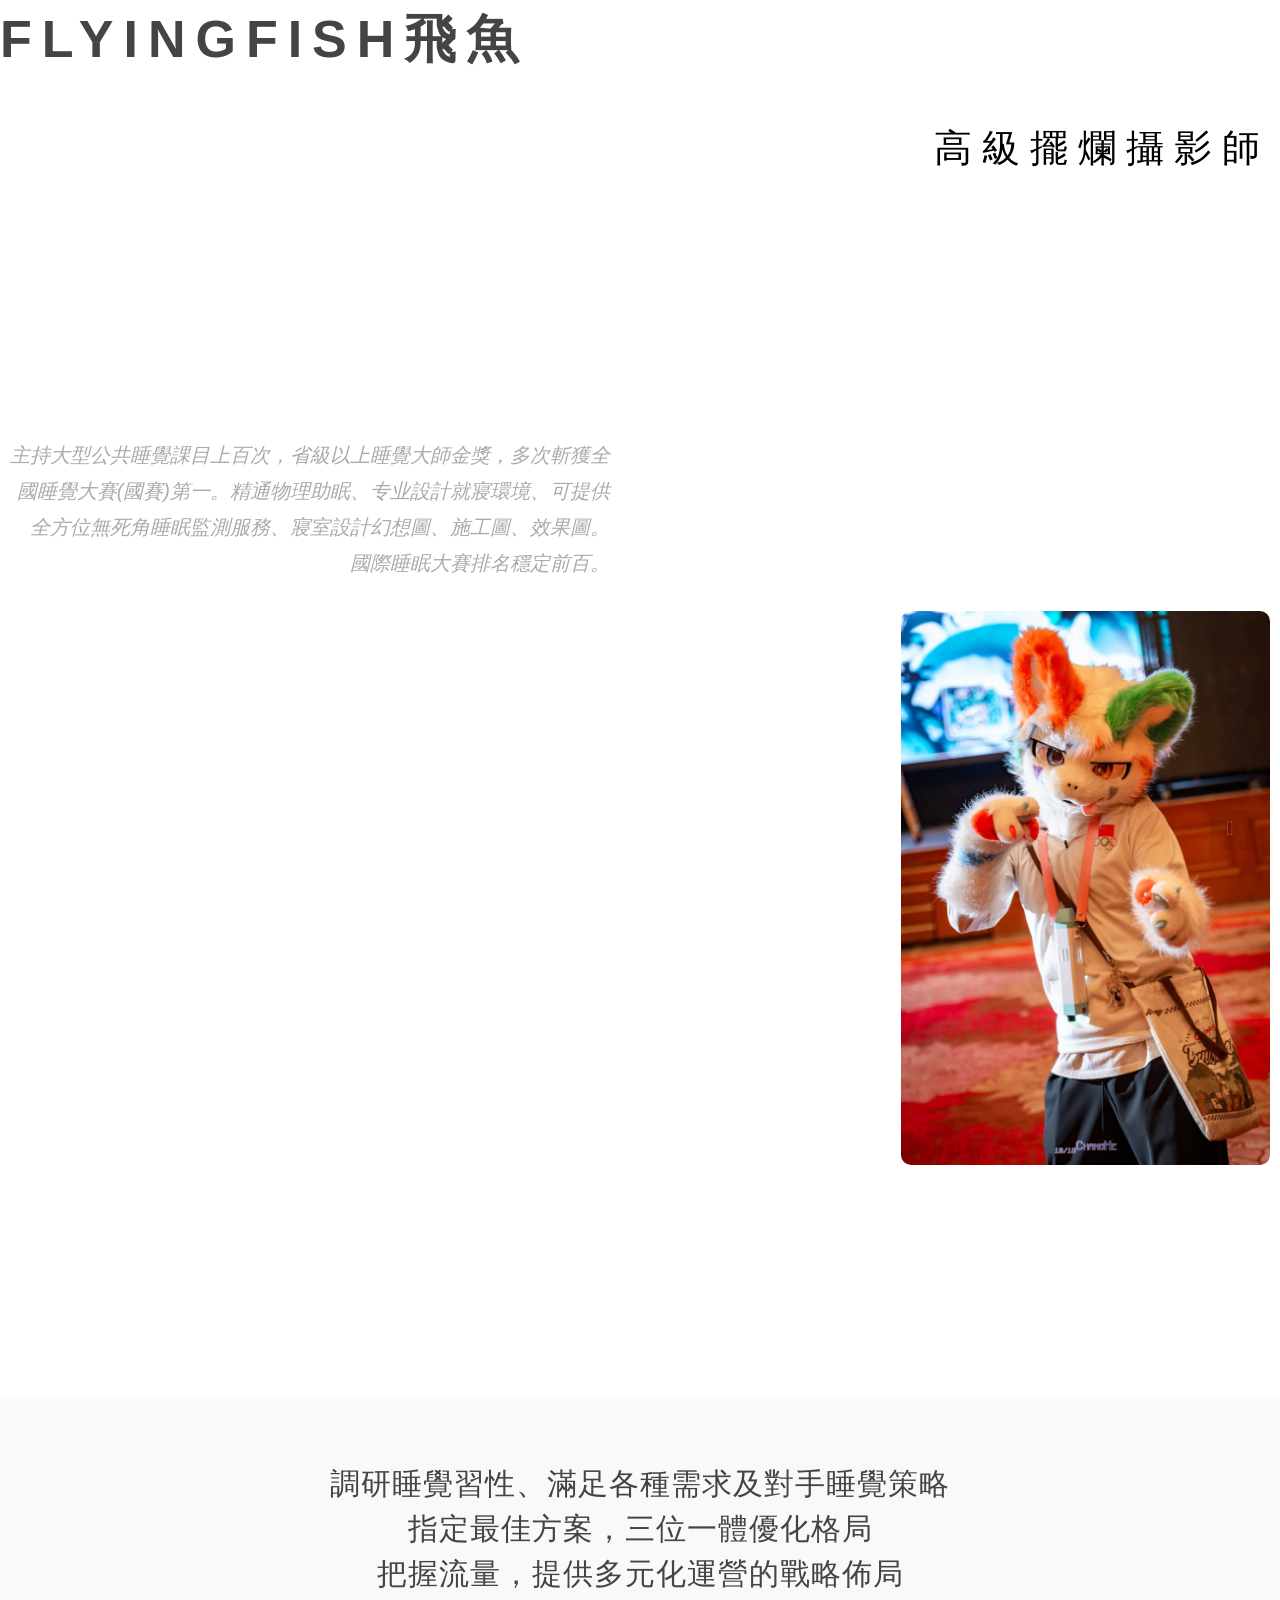
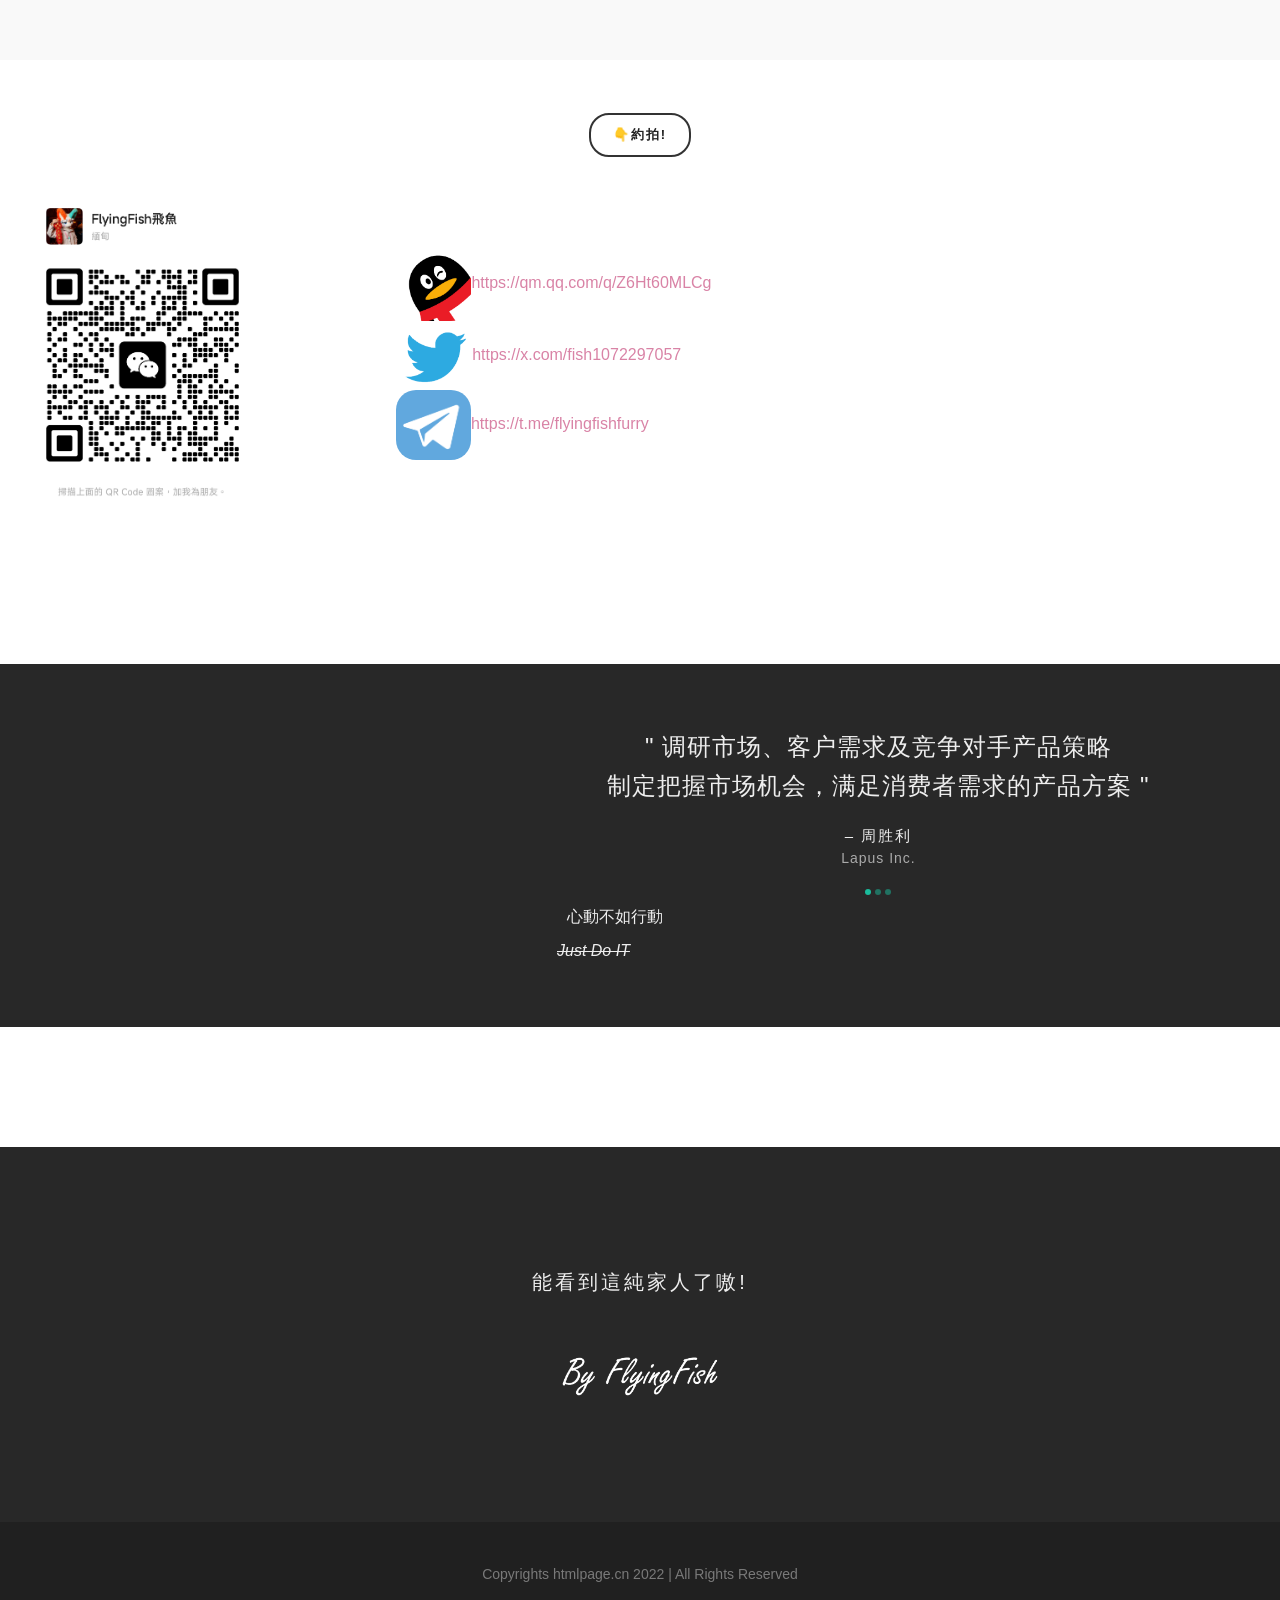
==== index.html @ a3c7ba51 "Add files via upload" ====
<!DOCTYPE html><html lang='en'><head><meta charset='utf-8'><title>我的网页 - HTMLPAGE</title><meta name="description" content="在线可视化网页构建器，HTMLPAGE"><meta name="keywords" content="HTMLPAGE"></head><body><div><style>* { box-sizing: border-box; } body {margin: 0;}#idc1bf{text-align:right;}#i1vs7m{height:1144.3683569335938px;en:1;}#iq3vg3{text-align:right;font-style:oblique;border-radius:10px;float:none;vertical-align:middle;}*{box-sizing:border-box;}body{margin-top:0px;margin-right:0px;margin-bottom:0px;margin-left:0px;font-family:-apple-system, BlinkMacSystemFont, "Helvetica Neue", Helvetica, Roboto, Arial, "PingFang SC", "Hiragino Sans GB", "Microsoft Yahei", "Microsoft Jhenghei", sans-serif;}.logo path{pointer-events:none;fill:none;stroke-linecap:round;stroke-width:7;stroke:rgb(255, 255, 255);}.wechat-group img{max-width:220px;height:auto;border-top-left-radius:8px;border-top-right-radius:8px;border-bottom-right-radius:8px;border-bottom-left-radius:8px;margin-top:0px;margin-right:auto;margin-bottom:0px;margin-left:auto;width:100%;}.welcome-img img{width:100%;}#header:not(.sticky-header) #logo a{opacity:0;pointer-events:none;}.c10734{font-size:52px;letter-spacing:10px;word-spacing:5px;}.c10752{color:#888;letter-spacing:10px;font-size:18px;}.c10770{max-width:600px;line-height:1.8;color:#AAA;}.c11784{max-width:900px;}.c13687{background-image:url(img/testimonials.jpg');padding:150px 0;}.text-uppercase.c10752{text-align:right;color:#000000;font-size:38px;}.footer-widgets-wrap{text-align:center;}.c43322{padding:10px;}.htmlpage-row{display:table;padding-top:10px;padding-right:10px;padding-bottom:10px;padding-left:10px;width:100%;}.htmlpage-cell{width:8%;display:table-cell;height:75px;}.c50668{width:4.21%;}.c50677{position:relative;vertical-align:middle;}.c50915{color:black;width:265.0821228027344px;height:362px;}.c57524{height:73.61795043945312px;top:0px;border-radius:20px;padding:0px 0px 0px 0px;float:none;width:75px;}.c59879{color:#d983a6;}.c65362{color:black;width:75.78396606445312px;height:69px;border-radius:20px;}.c69764{color:#d983a6;}.c70170{color:black;width:74.57595825195312px;height:70px;border-radius:20px;}.c72141{color:#d983a6;}.row.mx-auto.clearfix{text-align:center;}.c287059{color:black;width:369px;height:553.7490234375px;border-radius:10px;}.widget.clearfix{text-align:center;}.c290972{color:black;width:179px;height:55.81048583984375px;}@media (max-width: 768px){.htmlpage-cell{width:100%;display:block;}}</style><div class="stretched overlay-menu"><!-- Stylesheets
	============================================= --><link rel="stylesheet" href="css/bootstrap.css" type="text/css"/><link rel="stylesheet" href="css/style.css" type="text/css"/><!-- One Page Module Specific Stylesheet --><link rel="stylesheet" href="css/onepage.css" type="text/css"/><!-- / --><link rel="stylesheet" href="css/dark.css" type="text/css"/><link rel="stylesheet" href="css/font-icons.css" type="text/css"/><link rel="stylesheet" href="css/et-line.css" type="text/css"/><link rel="stylesheet" href="css/animate.css" type="text/css"/><link rel="stylesheet" href="css/magnific-popup.css" type="text/css"/><link rel="stylesheet" href="css/fonts.css" type="text/css"/><link rel="stylesheet" href="css/custom.css" type="text/css"/><!-- Document Wrapper
	============================================= --><h1 id="i022b" class="text-uppercase fw-bold c10734">flyingfish飛魚</h1><div id="wrapper" class="clearfix"><!-- Header
		============================================= --><header id="header" data-sticky-shrink="false" data-sticky-offset="full" data-sticky-offset-negative="200" class="full-header transparent-header header-size-custom"><div id="header-wrap"><div class="container"></div></div><div class="header-wrap-clone"></div></header><!-- #header end --><!-- Slider
		============================================= --><div class="emphasis-title bottommargin"><div class="htmlpage-row"><div class="htmlpage-cell" id="idc1bf"><span id="is66l" class="text-uppercase c10752">高級擺爛攝影師</span></div></div><div class="htmlpage-row" id="i1vs7m"><div class="htmlpage-cell" id="iq3vg3"><p id="inc4k" class="lead topmargin c10770">主持大型公共睡覺課目上百次，省級以上睡覺大師金獎，多次斬獲全國睡覺大賽(國賽)第一。精通物理助眠、专业設計就寢環境、可提供全方位無死角睡眠監測服務、寢室設計幻想圖、施工圖、效果圖。<br/>國際睡眠大賽排名穩定前百。</p><img src="img/Image_1730910904139[1].jpg" class="c287059"/></div></div></div><div class="vertical-middle text-start slider-element-fade"></div><!-- #slider end --><!-- Content
		============================================= --><section id="content"><div class="content-wrap py-0"><div id="section-works" class="page-section pt-0"><div class="section m-0"><div class="container clearfix"><div id="itx0te" class="mx-auto center c11784"><h2 class="mb-0 fw-light ls1">調研睡覺習性、滿足各種需求及對手睡覺策略<br/>指定最佳方案，三位一體優化格局<br/>把握流量，提供多元化運營的戰略佈局</h2></div></div></div><!-- Portfolio Items
					============================================= --><div class="portfolio grid-container row g-0"><article class="portfolio-item col-lg-3 col-md-4 col-sm-6 col-12"><div class="grid-inner"><div class="portfolio-image"><a href="#"></a></div></div></article><article class="portfolio-item col-lg-3 col-md-4 col-sm-6 col-12"><div class="grid-inner"><div class="portfolio-image"><a href="#"></a></div></div></article><article class="portfolio-item col-lg-6 col-md-4 col-sm-6 col-12 wide"><div class="grid-inner"><div class="portfolio-image"><a href="#"></a></div></div></article><article class="portfolio-item col-lg-6 col-md-4 col-sm-6 col-12 wide"><div class="grid-inner"><div class="portfolio-image"><a href="#"></a></div></div></article><article class="portfolio-item col-lg-3 col-md-4 col-sm-6 col-12"><div class="grid-inner"><div class="portfolio-image"><a href="#"></a></div></div></article><article class="portfolio-item col-lg-3 col-md-4 col-sm-6 col-12"><div class="grid-inner"><div class="portfolio-image"><a href="#"></a></div></div></article></div><!-- #portfolio end --><div class="topmargin center"><a href="#" class="button button-border button-circle fw-semibold">👇約拍!</a></div><div class="htmlpage-row"><div id="ia540k" class="htmlpage-cell c50668"><img src="img/mmqrcode1760443719245[1].png" class="c50915"/></div><div id="iv8c2p" class="htmlpage-cell c50677"><img src="img/01_qq_logo.png" class="c57524"/><a class="c59879">https://qm.qq.com/q/Z6Ht60MLCg<br/></a><img src="img/twitter.png" class="c65362"/><a class="c69764">https://x.com/fish1072297057<br/></a><img src="img/OPY44`T@ES3MMC_K(0804)X.png" class="c70170"/><a class="c72141">https://t.me/flyingfishfurry</a></div></div></div><div id="section-services" class="page-section pt-0"><div class="row align-items-stretch"><div class="col-lg-8"></div></div><div data-bottom-top="background-position:0px 0px;" data-top-bottom="background-position:0px -300px;" id="i8gmpk" class="section parallax m-0 dark c13687"><div class="container clearfix"><div class="row justify-content-end"><div class="col-md-7"><div data-arrows="false" class="fslider testimonial testimonial-full bg-transparent border-0 shadow-none p-0"><div class="flexslider"><div class="slider-wrap"><div class="slide"><div class="testi-content"><p>调研市场、客户需求及竞争对手产品策略<br/>制定把握市场机会，满足消费者需求的产品方案</p><div class="testi-meta">
															周胜利
															<span>Lapus Inc.</span></div></div></div><div class="slide"><div class="testi-content"><p>调研市场、客户需求及竞争对手产品策略<br/>制定把握市场机会，满足消费者需求的产品方案</p><div class="testi-meta">
															阙林月
															<span>HTMLPAGE.CN Inc.</span></div></div></div><div class="slide"><div class="testi-content"><p>调研市场、客户需求及竞争对手产品策略<br/>制定把握市场机会，满足消费者需求的产品方案</p><div class="testi-meta">
															周心怡
															<span>HTMLPAGE.CN Inc.</span></div></div></div></div></div><div id="imqzd5" class="c43322">心動不如行動<br/><i><strike></strike></i></div><span><i><strike>Just Do IT</strike></i></span></div></div></div></div></div></div></div></section><!-- #content end --><!-- Footer
		============================================= --><footer id="footer" class="dark border-0"><div class="container center"><div class="footer-widgets-wrap"><div class="row mx-auto clearfix"><div class="col-lg-4"></div><div class="htmlpage-row"><div class="htmlpage-cell"><div class="widget clearfix"><h4>能看到這純家人了嗷!</h4><img src="img/文字水印-白色.png" class="c290972"/></div></div></div></div></div></div><div id="copyrights"><div class="container center clearfix">
					Copyrights htmlpage.cn 2022 | All Rights Reserved
				</div></div></footer><!-- #footer end --></div><!-- #wrapper end --><!-- Go To Top
	============================================= --><div id="gotoTop" class="icon-angle-up"></div><!-- JavaScripts
	============================================= --><script src="js/jquery.js"></script><script src="js/plugins.min.js"></script><!-- Footer Scripts
	============================================= --><script src="js/functions.js"></script></div></div></body></html>
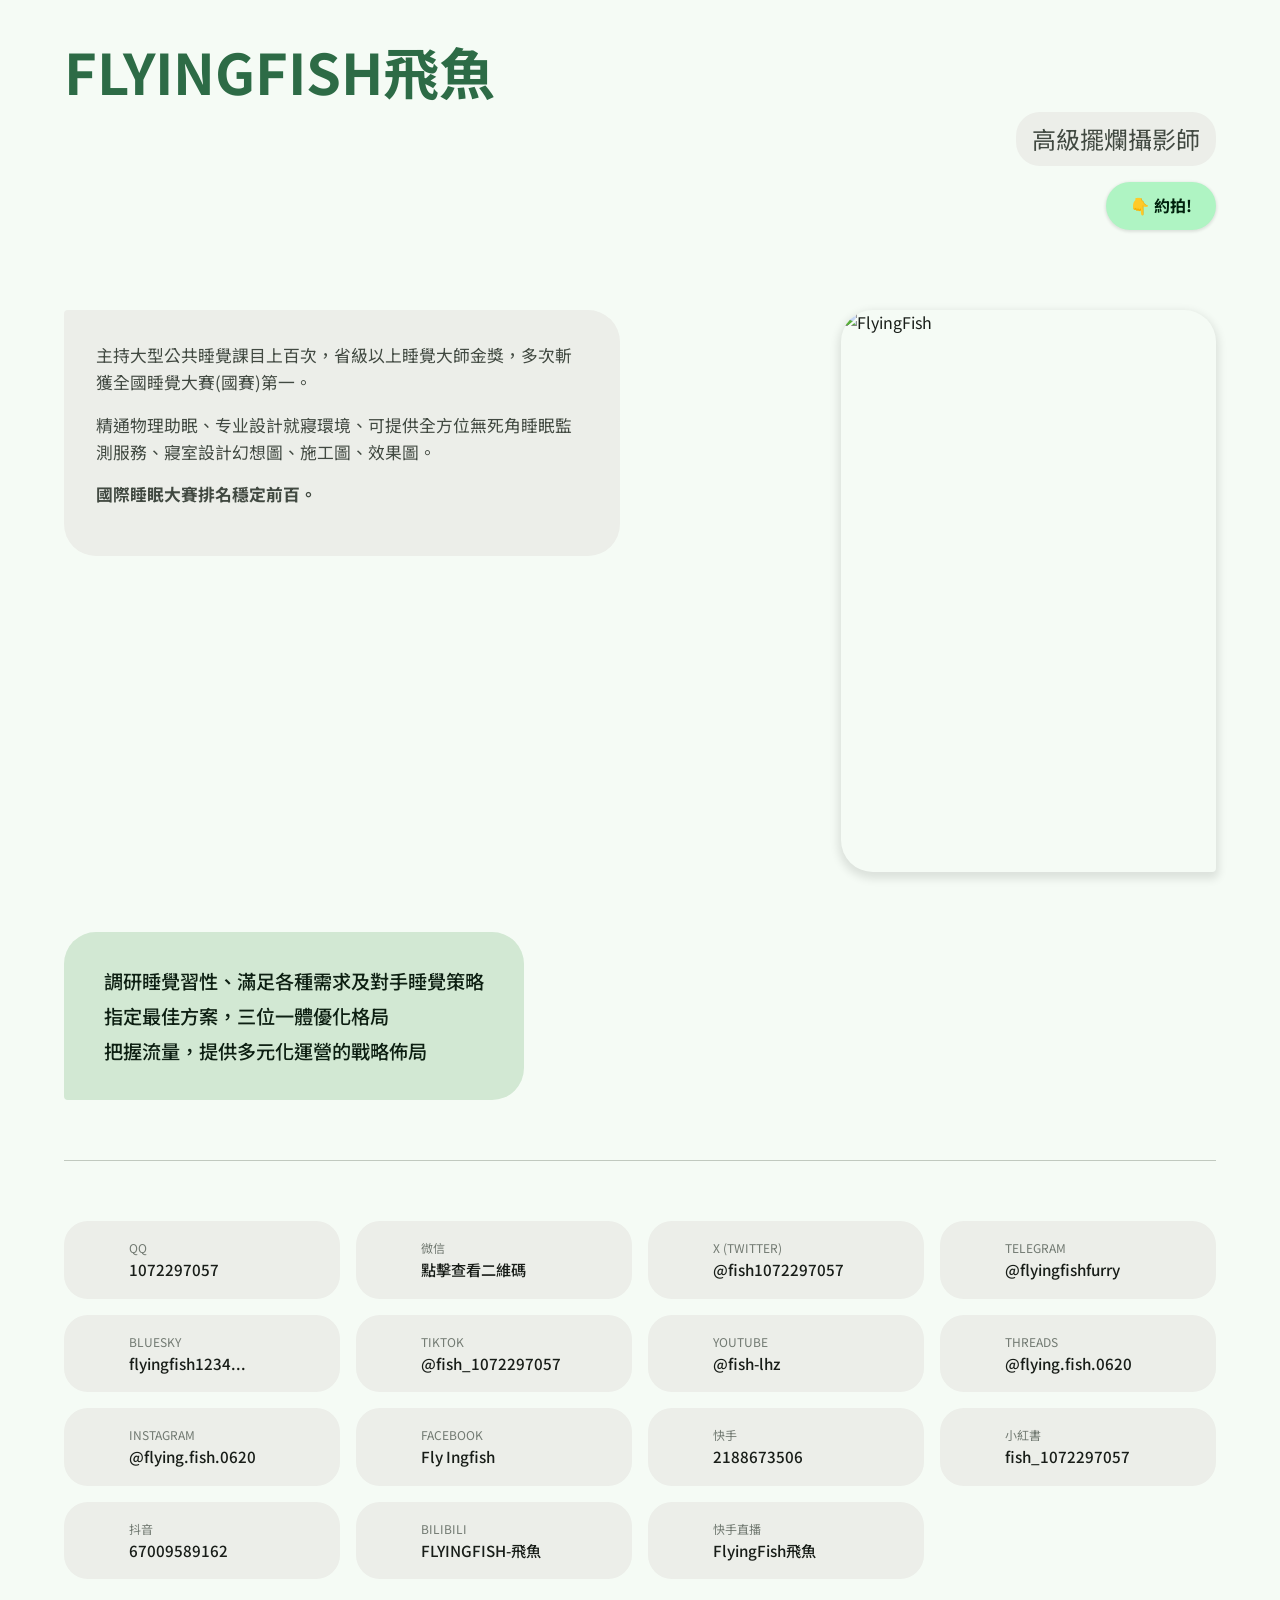
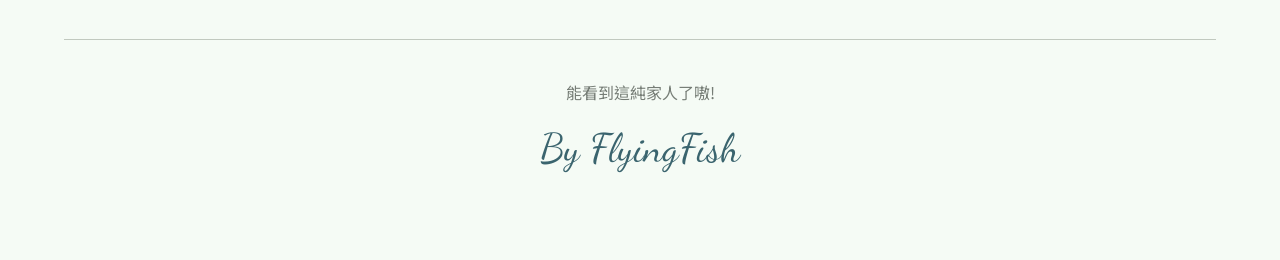
==== commit ddea12f1: "forgot something" ====
--- a/index.html
+++ b/index.html
@@ -1,19 +1,747 @@
-<!DOCTYPE html><html lang='en'><head><meta charset='utf-8'><title>我的网页 - HTMLPAGE</title><meta name="description" content="在线可视化网页构建器，HTMLPAGE"><meta name="keywords" content="HTMLPAGE"></head><body><div><style>* { box-sizing: border-box; } body {margin: 0;}#idc1bf{text-align:right;}#i1vs7m{height:1144.3683569335938px;en:1;}#iq3vg3{text-align:right;font-style:oblique;border-radius:10px;float:none;vertical-align:middle;}*{box-sizing:border-box;}body{margin-top:0px;margin-right:0px;margin-bottom:0px;margin-left:0px;font-family:-apple-system, BlinkMacSystemFont, "Helvetica Neue", Helvetica, Roboto, Arial, "PingFang SC", "Hiragino Sans GB", "Microsoft Yahei", "Microsoft Jhenghei", sans-serif;}.logo path{pointer-events:none;fill:none;stroke-linecap:round;stroke-width:7;stroke:rgb(255, 255, 255);}.wechat-group img{max-width:220px;height:auto;border-top-left-radius:8px;border-top-right-radius:8px;border-bottom-right-radius:8px;border-bottom-left-radius:8px;margin-top:0px;margin-right:auto;margin-bottom:0px;margin-left:auto;width:100%;}.welcome-img img{width:100%;}#header:not(.sticky-header) #logo a{opacity:0;pointer-events:none;}.c10734{font-size:52px;letter-spacing:10px;word-spacing:5px;}.c10752{color:#888;letter-spacing:10px;font-size:18px;}.c10770{max-width:600px;line-height:1.8;color:#AAA;}.c11784{max-width:900px;}.c13687{background-image:url(img/testimonials.jpg');padding:150px 0;}.text-uppercase.c10752{text-align:right;color:#000000;font-size:38px;}.footer-widgets-wrap{text-align:center;}.c43322{padding:10px;}.htmlpage-row{display:table;padding-top:10px;padding-right:10px;padding-bottom:10px;padding-left:10px;width:100%;}.htmlpage-cell{width:8%;display:table-cell;height:75px;}.c50668{width:4.21%;}.c50677{position:relative;vertical-align:middle;}.c50915{color:black;width:265.0821228027344px;height:362px;}.c57524{height:73.61795043945312px;top:0px;border-radius:20px;padding:0px 0px 0px 0px;float:none;width:75px;}.c59879{color:#d983a6;}.c65362{color:black;width:75.78396606445312px;height:69px;border-radius:20px;}.c69764{color:#d983a6;}.c70170{color:black;width:74.57595825195312px;height:70px;border-radius:20px;}.c72141{color:#d983a6;}.row.mx-auto.clearfix{text-align:center;}.c287059{color:black;width:369px;height:553.7490234375px;border-radius:10px;}.widget.clearfix{text-align:center;}.c290972{color:black;width:179px;height:55.81048583984375px;}@media (max-width: 768px){.htmlpage-cell{width:100%;display:block;}}</style><div class="stretched overlay-menu"><!-- Stylesheets
-	============================================= --><link rel="stylesheet" href="css/bootstrap.css" type="text/css"/><link rel="stylesheet" href="css/style.css" type="text/css"/><!-- One Page Module Specific Stylesheet --><link rel="stylesheet" href="css/onepage.css" type="text/css"/><!-- / --><link rel="stylesheet" href="css/dark.css" type="text/css"/><link rel="stylesheet" href="css/font-icons.css" type="text/css"/><link rel="stylesheet" href="css/et-line.css" type="text/css"/><link rel="stylesheet" href="css/animate.css" type="text/css"/><link rel="stylesheet" href="css/magnific-popup.css" type="text/css"/><link rel="stylesheet" href="css/fonts.css" type="text/css"/><link rel="stylesheet" href="css/custom.css" type="text/css"/><!-- Document Wrapper
-	============================================= --><h1 id="i022b" class="text-uppercase fw-bold c10734">flyingfish飛魚</h1><div id="wrapper" class="clearfix"><!-- Header
-		============================================= --><header id="header" data-sticky-shrink="false" data-sticky-offset="full" data-sticky-offset-negative="200" class="full-header transparent-header header-size-custom"><div id="header-wrap"><div class="container"></div></div><div class="header-wrap-clone"></div></header><!-- #header end --><!-- Slider
-		============================================= --><div class="emphasis-title bottommargin"><div class="htmlpage-row"><div class="htmlpage-cell" id="idc1bf"><span id="is66l" class="text-uppercase c10752">高級擺爛攝影師</span></div></div><div class="htmlpage-row" id="i1vs7m"><div class="htmlpage-cell" id="iq3vg3"><p id="inc4k" class="lead topmargin c10770">主持大型公共睡覺課目上百次，省級以上睡覺大師金獎，多次斬獲全國睡覺大賽(國賽)第一。精通物理助眠、专业設計就寢環境、可提供全方位無死角睡眠監測服務、寢室設計幻想圖、施工圖、效果圖。<br/>國際睡眠大賽排名穩定前百。</p><img src="img/Image_1730910904139[1].jpg" class="c287059"/></div></div></div><div class="vertical-middle text-start slider-element-fade"></div><!-- #slider end --><!-- Content
-		============================================= --><section id="content"><div class="content-wrap py-0"><div id="section-works" class="page-section pt-0"><div class="section m-0"><div class="container clearfix"><div id="itx0te" class="mx-auto center c11784"><h2 class="mb-0 fw-light ls1">調研睡覺習性、滿足各種需求及對手睡覺策略<br/>指定最佳方案，三位一體優化格局<br/>把握流量，提供多元化運營的戰略佈局</h2></div></div></div><!-- Portfolio Items
-					============================================= --><div class="portfolio grid-container row g-0"><article class="portfolio-item col-lg-3 col-md-4 col-sm-6 col-12"><div class="grid-inner"><div class="portfolio-image"><a href="#"></a></div></div></article><article class="portfolio-item col-lg-3 col-md-4 col-sm-6 col-12"><div class="grid-inner"><div class="portfolio-image"><a href="#"></a></div></div></article><article class="portfolio-item col-lg-6 col-md-4 col-sm-6 col-12 wide"><div class="grid-inner"><div class="portfolio-image"><a href="#"></a></div></div></article><article class="portfolio-item col-lg-6 col-md-4 col-sm-6 col-12 wide"><div class="grid-inner"><div class="portfolio-image"><a href="#"></a></div></div></article><article class="portfolio-item col-lg-3 col-md-4 col-sm-6 col-12"><div class="grid-inner"><div class="portfolio-image"><a href="#"></a></div></div></article><article class="portfolio-item col-lg-3 col-md-4 col-sm-6 col-12"><div class="grid-inner"><div class="portfolio-image"><a href="#"></a></div></div></article></div><!-- #portfolio end --><div class="topmargin center"><a href="#" class="button button-border button-circle fw-semibold">👇約拍!</a></div><div class="htmlpage-row"><div id="ia540k" class="htmlpage-cell c50668"><img src="img/mmqrcode1760443719245[1].png" class="c50915"/></div><div id="iv8c2p" class="htmlpage-cell c50677"><img src="img/01_qq_logo.png" class="c57524"/><a class="c59879">https://qm.qq.com/q/Z6Ht60MLCg<br/></a><img src="img/twitter.png" class="c65362"/><a class="c69764">https://x.com/fish1072297057<br/></a><img src="img/OPY44`T@ES3MMC_K(0804)X.png" class="c70170"/><a class="c72141">https://t.me/flyingfishfurry</a></div></div></div><div id="section-services" class="page-section pt-0"><div class="row align-items-stretch"><div class="col-lg-8"></div></div><div data-bottom-top="background-position:0px 0px;" data-top-bottom="background-position:0px -300px;" id="i8gmpk" class="section parallax m-0 dark c13687"><div class="container clearfix"><div class="row justify-content-end"><div class="col-md-7"><div data-arrows="false" class="fslider testimonial testimonial-full bg-transparent border-0 shadow-none p-0"><div class="flexslider"><div class="slider-wrap"><div class="slide"><div class="testi-content"><p>调研市场、客户需求及竞争对手产品策略<br/>制定把握市场机会，满足消费者需求的产品方案</p><div class="testi-meta">
-															周胜利
-															<span>Lapus Inc.</span></div></div></div><div class="slide"><div class="testi-content"><p>调研市场、客户需求及竞争对手产品策略<br/>制定把握市场机会，满足消费者需求的产品方案</p><div class="testi-meta">
-															阙林月
-															<span>HTMLPAGE.CN Inc.</span></div></div></div><div class="slide"><div class="testi-content"><p>调研市场、客户需求及竞争对手产品策略<br/>制定把握市场机会，满足消费者需求的产品方案</p><div class="testi-meta">
-															周心怡
-															<span>HTMLPAGE.CN Inc.</span></div></div></div></div></div><div id="imqzd5" class="c43322">心動不如行動<br/><i><strike></strike></i></div><span><i><strike>Just Do IT</strike></i></span></div></div></div></div></div></div></div></section><!-- #content end --><!-- Footer
-		============================================= --><footer id="footer" class="dark border-0"><div class="container center"><div class="footer-widgets-wrap"><div class="row mx-auto clearfix"><div class="col-lg-4"></div><div class="htmlpage-row"><div class="htmlpage-cell"><div class="widget clearfix"><h4>能看到這純家人了嗷!</h4><img src="img/文字水印-白色.png" class="c290972"/></div></div></div></div></div></div><div id="copyrights"><div class="container center clearfix">
-					Copyrights htmlpage.cn 2022 | All Rights Reserved
-				</div></div></footer><!-- #footer end --></div><!-- #wrapper end --><!-- Go To Top
-	============================================= --><div id="gotoTop" class="icon-angle-up"></div><!-- JavaScripts
-	============================================= --><script src="js/jquery.js"></script><script src="js/plugins.min.js"></script><!-- Footer Scripts
-	============================================= --><script src="js/functions.js"></script></div></div></body></html>+<!-- Designed by ZGQ Inc. domain.zgqinc.gq -->
+
+<!DOCTYPE html>
+<html lang="zh-TW">
+
+<head>
+	<meta charset="UTF-8">
+	<meta content="width=device-width, initial-scale=1.0, maximum-scale=1.0, user-scalable=0" name="viewport" />
+	<meta name="description" content="FlyingFish飛魚 - 高級擺爛攝影師。主持大型公共睡覺課目上百次，省級以上睡覺大師金獎。">
+	<title>FlyingFish 飛魚</title>
+	<link rel="icon" href="">
+	<meta property="og:type" content="website">
+	<meta property="og:locale" content="zh_TW">
+	<meta property="og:locale:alternate" content="zh_CN">
+	<meta property="og:url" content="https://flying-fish.pages.dev/">
+	<meta property="og:title" content="FlyingFish 飛魚 - 高級擺爛攝影師">
+	<meta property="og:description" content="主持大型公共睡覺課目上百次，省級以上睡覺大師金獎。精通物理助眠、专业設計就寢環境。">
+	<meta property="og:image" content="https://flying-fish.pages.dev/img/photo.png">
+	<meta property="twitter:card" content="summary_large_image">
+	<meta property="twitter:url" content="https://flying-fish.pages.dev/">
+	<meta property="twitter:title" content="FlyingFish 飛魚 - 高級擺爛攝影師">
+	<meta property="twitter:description" content="主持大型公共睡覺課目上百次，省級以上睡覺大師金獎。精通物理助眠、专业設計就寢環境。">
+	<meta property="twitter:image" content="https://flying-fish.pages.dev/img/photo.png">
+	<link rel="preconnect" href="https://fonts.googleapis.com">
+	<link rel="preconnect" href="https://fonts.gstatic.com" crossorigin>
+	<link
+		href="https://fonts.googleapis.com/css2?family=Dancing+Script:wght@700&family=Noto+Sans+SC:wght@300;400;500;700&family=Noto+Sans+TC:wght@300;400;500;700&display=swap"
+		rel="stylesheet">
+	<link rel="stylesheet" href="https://cdn.jsdelivr.net/npm/simple-icons-font@v16/font/simple-icons.min.css"
+		type="text/css">
+
+	<style>
+		:root {
+			--md-sys-color-primary: #2D6B46;
+			--md-sys-color-on-primary: #FFFFFF;
+			--md-sys-color-primary-container: #AFF4C3;
+			--md-sys-color-on-primary-container: #00210D;
+			--md-sys-color-secondary: #4F6352;
+			--md-sys-color-on-secondary: #FFFFFF;
+			--md-sys-color-secondary-container: #D2E8D3;
+			--md-sys-color-on-secondary-container: #0D1F12;
+			--md-sys-color-tertiary: #3A646E;
+			--md-sys-color-tertiary-container: #BEEAF6;
+			--md-sys-color-background: #F5FBF5;
+			--md-sys-color-surface: #F5FBF5;
+			--md-sys-color-surface-container: #ECEEE9;
+			--md-sys-color-surface-container-high: #E6E9E3;
+			--md-sys-color-outline: #717971;
+			--md-sys-color-outline-variant: #C1C9BF;
+			--md-text-main: #181D18;
+			--md-text-sub: #414941;
+			--md-shape-corner-large: 24px;
+			--md-shape-corner-extra-large: 32px;
+			--md-elevation-1: 0 1px 3px 1px rgba(0, 0, 0, 0.1);
+			--md-elevation-3: 0 4px 8px 3px rgba(0, 0, 0, 0.1);
+			--md-elevation-5: 0 8px 12px 6px rgba(0, 0, 0, 0.15);
+			--brand-qq: #0099FF;
+			--brand-wechat: #07C160;
+			--brand-x: #000000;
+			--brand-telegram: #24A1DE;
+			--brand-bluesky: #0560FF;
+			--brand-tiktok: #000000;
+			--brand-youtube: #FF0000;
+			--brand-threads: #000000;
+			--brand-instagram: #C13584;
+			--brand-facebook: #1877F2;
+			--brand-kuaishou: #FF7F24;
+			--brand-xiaohongshu: #FF2442;
+			--brand-douyin: #1C1C1C;
+			--brand-bilibili: #FB7299;
+		}
+
+		@media (prefers-color-scheme: dark) {
+			:root {
+				--md-sys-color-primary: #8CD699;
+				--md-sys-color-on-primary: #003914;
+				--md-sys-color-primary-container: #0C5325;
+				--md-sys-color-on-primary-container: #A7F3B3;
+				--md-sys-color-secondary: #B6CCB8;
+				--md-sys-color-on-secondary: #223526;
+				--md-sys-color-secondary-container: #384B3C;
+				--md-sys-color-on-secondary-container: #D2E8D4;
+				--md-sys-color-tertiary: #A2CED9;
+				--md-sys-color-tertiary-container: #204D56;
+				--md-sys-color-background: #111411;
+				--md-sys-color-surface: #111411;
+				--md-sys-color-surface-container: #1D211D;
+				--md-sys-color-surface-container-high: #282B27;
+				--md-sys-color-outline: #8C9389;
+				--md-sys-color-outline-variant: #424940;
+				--md-text-main: #E1E3DF;
+				--md-text-sub: #C1C9BE;
+				--md-elevation-1: 0 1px 3px 1px rgba(0, 0, 0, 0.3);
+				--md-elevation-3: 0 4px 8px 3px rgba(0, 0, 0, 0.3);
+				--md-elevation-5: 0 8px 12px 6px rgba(0, 0, 0, 0.5);
+				--brand-qq: #80D6FF;
+				--brand-wechat: #8CD699;
+				--brand-x: #E1E3DF;
+				--brand-telegram: #7ED1F8;
+				--brand-bluesky: #8AB4F8;
+				--brand-tiktok: #FF4D79;
+				--brand-youtube: #FF8F8F;
+				--brand-threads: #E1E3DF;
+				--brand-instagram: #E88EBA;
+				--brand-facebook: #8AB4F8;
+				--brand-kuaishou: #FFB380;
+				--brand-xiaohongshu: #FF8A9D;
+				--brand-douyin: #E1E3DF;
+				--brand-bilibili: #FCC4D9;
+			}
+		}
+
+		* {
+			box-sizing: border-box;
+			margin: 0;
+			padding: 0;
+			-webkit-tap-highlight-color: transparent;
+		}
+
+		html {
+			scroll-behavior: smooth;
+		}
+
+		body {
+			font-family: 'Noto Sans TC', 'Noto Sans SC', sans-serif;
+			background-color: var(--md-sys-color-background);
+			color: var(--md-text-main);
+			line-height: 1.6;
+			overflow-x: hidden;
+			display: flex;
+			flex-direction: column;
+			min-height: 100vh;
+			transition: background-color 0.3s, color 0.3s;
+		}
+
+		a {
+			text-decoration: none;
+			color: inherit;
+		}
+
+		.container {
+			width: 100%;
+			max-width: 1200px;
+			margin: 0 auto;
+			padding: 40px 24px;
+			display: flex;
+			flex-direction: column;
+			gap: 60px;
+		}
+
+		header {
+			display: flex;
+			flex-direction: column;
+			gap: 10px;
+			margin-bottom: 20px;
+		}
+
+		h1.display-large {
+			font-size: 3.5rem;
+			font-weight: 700;
+			color: var(--md-sys-color-primary);
+			text-transform: uppercase;
+			text-align: left;
+			width: 100%;
+			margin-bottom: 0;
+			line-height: 1.1;
+		}
+
+		.headline-wrapper {
+			display: flex;
+			justify-content: flex-end;
+			width: 100%;
+		}
+
+		.headline-group {
+			display: flex;
+			flex-direction: column;
+			align-items: flex-end;
+			gap: 16px;
+		}
+
+		.headline-small {
+			font-size: 1.5rem;
+			color: var(--md-text-sub);
+			font-weight: 400;
+			text-align: right;
+			padding: 8px 16px;
+			background: var(--md-sys-color-surface-container);
+			border-radius: var(--md-shape-corner-large);
+		}
+
+		.btn-booking {
+			display: inline-flex;
+			align-items: center;
+			height: 48px;
+			padding: 0 24px;
+			background-color: var(--md-sys-color-primary-container);
+			color: var(--md-sys-color-on-primary-container);
+			font-size: 1rem;
+			font-weight: 700;
+			border-radius: 50px;
+			box-shadow: var(--md-elevation-1);
+			transition: all 0.3s ease;
+			text-decoration: none;
+		}
+
+		.btn-booking:hover {
+			transform: scale(1.05);
+			filter: brightness(0.95);
+			box-shadow: var(--md-elevation-3);
+		}
+
+		.content-staggered {
+			display: grid;
+			grid-template-columns: 1fr 1fr;
+			gap: 40px;
+			align-items: start;
+		}
+
+		.text-block {
+			text-align: left;
+			background: var(--md-sys-color-surface-container);
+			padding: 32px;
+			border-radius: var(--md-shape-corner-extra-large);
+			border-top-left-radius: 4px;
+		}
+
+		.text-block p {
+			margin-bottom: 16px;
+			font-size: 1.05rem;
+			color: var(--md-text-sub);
+		}
+
+		.highlight-text {
+			color: var(--md-sys-color-primary);
+			font-weight: 700;
+		}
+
+		.img-block {
+			display: flex;
+			justify-content: flex-end;
+		}
+
+		.main-image {
+			width: 100%;
+			max-width: 375px;
+			height: auto;
+			aspect-ratio: 750 / 1125;
+			object-fit: cover;
+			border-radius: var(--md-shape-corner-extra-large);
+			border-bottom-right-radius: 4px;
+			box-shadow: var(--md-elevation-3);
+		}
+
+		.slogan-wrapper {
+			display: flex;
+			justify-content: flex-start;
+			width: 100%;
+		}
+
+		.slogan-card {
+			background-color: var(--md-sys-color-secondary-container);
+			color: var(--md-sys-color-on-secondary-container);
+			padding: 32px 40px;
+			border-radius: var(--md-shape-corner-extra-large);
+			border-bottom-left-radius: 4px;
+			text-align: left;
+			max-width: 80%;
+		}
+
+		.slogan-card h2 {
+			font-size: 1.2rem;
+			line-height: 1.8;
+			font-weight: 500;
+		}
+
+		#contact {
+			scroll-margin-top: 60px;
+			border-top: 1px solid var(--md-sys-color-outline-variant);
+			padding-top: 60px;
+		}
+
+		.social-grid {
+			display: grid;
+			grid-template-columns: repeat(auto-fill, minmax(260px, 1fr));
+			gap: 16px;
+		}
+
+		a.social-card,
+		div.social-card {
+			background-color: var(--md-sys-color-surface-container);
+			color: var(--md-text-main);
+			padding: 16px 24px;
+			border-radius: var(--md-shape-corner-large);
+			display: flex;
+			align-items: center;
+			gap: 16px;
+			transition: all 0.2s cubic-bezier(0.2, 0, 0, 1);
+			position: relative;
+			cursor: pointer;
+			text-decoration: none;
+			border: 1px solid transparent;
+		}
+
+		.social-card:hover {
+			background-color: var(--md-sys-color-surface-container-high);
+			border-color: var(--md-sys-color-outline-variant);
+			transform: translateY(-2px);
+			box-shadow: var(--md-elevation-1);
+		}
+
+		.si {
+			font-size: 24px;
+			width: 24px;
+			height: 24px;
+			flex-shrink: 0;
+			color: var(--md-sys-color-primary);
+			transition: color 0.3s;
+		}
+
+		.brand-qq .si {
+			color: var(--brand-qq);
+		}
+
+		.brand-wechat .si {
+			color: var(--brand-wechat);
+		}
+
+		.brand-x .si {
+			color: var(--brand-x);
+		}
+
+		.brand-telegram .si {
+			color: var(--brand-telegram);
+		}
+
+		.brand-bluesky .si {
+			color: var(--brand-bluesky);
+		}
+
+		.brand-tiktok .si {
+			color: var(--brand-tiktok);
+		}
+
+		.brand-youtube .si {
+			color: var(--brand-youtube);
+		}
+
+		.brand-threads .si {
+			color: var(--brand-threads);
+		}
+
+		.brand-instagram .si {
+			color: var(--brand-instagram);
+		}
+
+		.brand-facebook .si {
+			color: var(--brand-facebook);
+		}
+
+		.brand-kuaishou .si {
+			color: var(--brand-kuaishou);
+		}
+
+		.brand-xiaohongshu .si {
+			color: var(--brand-xiaohongshu);
+		}
+
+		.brand-douyin .si {
+			color: var(--brand-douyin);
+		}
+
+		.brand-bilibili .si {
+			color: var(--brand-bilibili);
+		}
+
+
+		.social-info {
+			display: flex;
+			flex-direction: column;
+			overflow: hidden;
+			flex: 1;
+		}
+
+		.platform-name {
+			font-size: 0.75rem;
+			color: var(--md-sys-color-outline);
+			text-transform: uppercase;
+		}
+
+		.user-id {
+			font-size: 0.95rem;
+			font-weight: 500;
+			white-space: nowrap;
+			overflow: hidden;
+			text-overflow: ellipsis;
+			color: inherit;
+		}
+
+		.wechat-wrapper {
+			cursor: pointer;
+		}
+
+		.qr-popup {
+			display: none;
+			position: absolute;
+			bottom: 120%;
+			left: 50%;
+			transform: translateX(-50%) translateY(10px);
+			opacity: 0;
+			background: var(--md-sys-color-surface-container-high);
+			padding: 16px;
+			border-radius: 16px;
+			box-shadow: var(--md-elevation-5);
+			width: 200px;
+			z-index: 100;
+			text-align: center;
+			border: 1px solid var(--md-sys-color-outline-variant);
+			transition: opacity 0.3s ease, transform 0.3s ease;
+		}
+
+		.qr-popup img {
+			width: 100%;
+			border-radius: 12px;
+			display: block;
+		}
+
+		.qr-text {
+			color: var(--md-text-main);
+			font-size: 13px;
+			margin-top: 8px;
+			display: block;
+			font-weight: 500;
+		}
+
+		.wechat-wrapper:hover .qr-popup,
+		.wechat-wrapper.active .qr-popup {
+			display: block;
+			opacity: 1;
+			transform: translateX(-50%) translateY(0);
+		}
+
+		.qr-popup::after {
+			content: "";
+			position: absolute;
+			top: 100%;
+			left: 50%;
+			margin-left: -8px;
+			border-width: 8px;
+			border-style: solid;
+			border-color: var(--md-sys-color-surface-container-high) transparent transparent transparent;
+		}
+
+		footer {
+			margin-top: auto;
+			text-align: center;
+			padding: 40px 0;
+			border-top: 1px solid var(--md-sys-color-outline-variant);
+		}
+
+		.footer-msg {
+			font-size: 1rem;
+			color: var(--md-text-sub);
+			margin-bottom: 10px;
+			opacity: 0.7;
+		}
+
+		.signature {
+			font-family: 'Dancing Script', cursive;
+			font-size: 2.5rem;
+			color: var(--md-sys-color-tertiary);
+		}
+
+		@media (max-width: 768px) {
+			h1.display-large {
+				font-size: 2.5rem;
+			}
+
+			.content-staggered {
+				grid-template-columns: 1fr;
+				gap: 30px;
+			}
+
+			.text-block {
+				order: 1;
+				margin-right: 20px;
+			}
+
+			.img-block {
+				order: 2;
+				justify-content: flex-end;
+			}
+
+			.main-image {
+				max-width: 85%;
+			}
+
+			.slogan-card {
+				max-width: 90%;
+				margin-right: auto;
+			}
+		}
+	</style>
+</head>
+
+<body>
+
+	<div class="container">
+
+		<header>
+			<h1 class="display-large">FLYINGFISH飛魚</h1>
+			<div class="headline-wrapper">
+				<div class="headline-group">
+					<div class="headline-small" data-i18n="role">高級擺爛攝影師</div>
+					<a href="#contact" class="btn-booking">
+						<span data-i18n="booking">👇 約拍!</span>
+					</a>
+				</div>
+			</div>
+		</header>
+
+		<div class="content-staggered">
+			<div class="text-block">
+				<p data-i18n="desc1">主持大型公共睡覺課目上百次，省級以上睡覺大師金獎，多次斬獲全國睡覺大賽(國賽)第一。</p>
+				<p data-i18n="desc2">精通物理助眠、专业設計就寢環境、可提供全方位無死角睡眠監測服務、寢室設計幻想圖、施工圖、效果圖。</p>
+				<p class="highlight-text" data-i18n="desc3">國際睡眠大賽排名穩定前百。</p>
+			</div>
+
+			<div class="img-block">
+				<img src="img/photo.png" alt="FlyingFish" class="main-image">
+			</div>
+		</div>
+
+		<div class="slogan-wrapper">
+			<div class="slogan-card">
+				<h2 data-i18n="slogan">
+					調研睡覺習性、滿足各種需求及對手睡覺策略<br>
+					指定最佳方案，三位一體優化格局<br>
+					把握流量，提供多元化運營的戰略佈局
+				</h2>
+			</div>
+		</div>
+
+		<div id="contact" class="social-grid">
+
+			<a href="https://qm.qq.com/q/Z6Ht60MLCg" target="_blank" class="social-card brand-qq">
+				<i class="si si-qq"></i>
+				<div class="social-info">
+					<span class="platform-name">QQ</span>
+					<span class="user-id">1072297057</span>
+				</div>
+			</a>
+
+			<div class="social-card wechat-wrapper brand-wechat" id="wechatBtn">
+				<div class="qr-popup">
+					<img src="img/wechat.png" alt="WeChat QR">
+					<span class="qr-text" data-i18n="scan">扫码添加</span>
+				</div>
+				<i class="si si-wechat"></i>
+				<div class="social-info">
+					<span class="platform-name" data-i18n="wechat">微信</span>
+					<span class="user-id" data-i18n="clickView">查看二维码</span>
+				</div>
+			</div>
+
+			<a href="https://x.com/fish1072297057" target="_blank" class="social-card brand-x">
+				<i class="si si-x"></i>
+				<div class="social-info">
+					<span class="platform-name">X (Twitter)</span>
+					<span class="user-id">@fish1072297057</span>
+				</div>
+			</a>
+
+			<a href="https://t.me/flyingfishfurry" target="_blank" class="social-card brand-telegram">
+				<i class="si si-telegram"></i>
+				<div class="social-info">
+					<span class="platform-name">Telegram</span>
+					<span class="user-id">@flyingfishfurry</span>
+				</div>
+			</a>
+
+			<a href="https://bsky.app/profile/flyingfish1234.bsky.social" target="_blank"
+				class="social-card brand-bluesky">
+				<i class="si si-bluesky"></i>
+				<div class="social-info">
+					<span class="platform-name">Bluesky</span>
+					<span class="user-id">flyingfish1234...</span>
+				</div>
+			</a>
+
+			<a href="https://www.tiktok.com/@fish_1072297057" target="_blank" class="social-card brand-tiktok">
+				<i class="si si-tiktok"></i>
+				<div class="social-info">
+					<span class="platform-name">TikTok</span>
+					<span class="user-id">@fish_1072297057</span>
+				</div>
+			</a>
+
+			<a href="https://youtube.com/@fish-lhz" target="_blank" class="social-card brand-youtube">
+				<i class="si si-youtube"></i>
+				<div class="social-info">
+					<span class="platform-name">YouTube</span>
+					<span class="user-id">@fish-lhz</span>
+				</div>
+			</a>
+
+			<a href="https://www.threads.com/@flying.fish.0620" target="_blank" class="social-card brand-threads">
+				<i class="si si-threads"></i>
+				<div class="social-info">
+					<span class="platform-name">Threads</span>
+					<span class="user-id">@flying.fish.0620</span>
+				</div>
+			</a>
+
+			<a href="https://www.instagram.com/flying.fish.0620" target="_blank" class="social-card brand-instagram">
+				<i class="si si-instagram"></i>
+				<div class="social-info">
+					<span class="platform-name">Instagram</span>
+					<span class="user-id">@flying.fish.0620</span>
+				</div>
+			</a>
+
+			<a href="https://www.facebook.com/share/1BrdoQDbRu/" target="_blank" class="social-card brand-facebook">
+				<i class="si si-facebook"></i>
+				<div class="social-info">
+					<span class="platform-name">Facebook</span>
+					<span class="user-id">Fly Ingfish</span>
+				</div>
+			</a>
+
+			<a href="https://www.kuaishou.com/profile/3xg3zpywa996qf2" target="_blank"
+				class="social-card brand-kuaishou">
+				<i class="si si-kuaishou"></i>
+				<div class="social-info">
+					<span class="platform-name" data-i18n="kuaishou">快手</span>
+					<span class="user-id">2188673506</span>
+				</div>
+			</a>
+
+			<a href="https://www.xiaohongshu.com/user/profile/6858e3f90000000007030882" target="_blank"
+				class="social-card brand-xiaohongshu">
+				<i class="si si-xiaohongshu"></i>
+				<div class="social-info">
+					<span class="platform-name" data-i18n="xhs">小红书</span>
+					<span class="user-id">fish_1072297057</span>
+				</div>
+			</a>
+
+			<a href="https://www.douyin.com/user/MS4wLjABAAAAxPUOfEJhpSWc8OfsRyvtGynR1nDcXpcS7rn4NayOYSvMdVYcKq_tqF0t_16oRbmk"
+				target="_blank" class="social-card brand-douyin">
+				<i class="si si-tiktok"></i>
+				<div class="social-info">
+					<span class="platform-name" data-i18n="douyin">抖音</span>
+					<span class="user-id">67009589162</span>
+				</div>
+			</a>
+
+			<a href="https://space.bilibili.com/1640492556" target="_blank" class="social-card brand-bilibili">
+				<i class="si si-bilibili"></i>
+				<div class="social-info">
+					<span class="platform-name">Bilibili</span>
+					<span class="user-id">FLYINGFISH-飛魚</span>
+				</div>
+			</a>
+
+			<a href="https://live.kuaishou.com/profile/3xg3zpywa996qf2" target="_blank"
+				class="social-card brand-kuaishou">
+				<i class="si si-kuaishou"></i>
+				<div class="social-info">
+					<span class="platform-name" data-i18n="ksLive">快手直播</span>
+					<span class="user-id">FlyingFish飛魚</span>
+				</div>
+			</a>
+		</div>
+
+		<footer>
+			<div class="footer-msg" data-i18n="footerMsg">能看到這純家人了嗷!</div>
+			<div class="signature">By FlyingFish</div>
+		</footer>
+
+	</div>
+
+	<script>
+		const translations = {
+			'zh-CN': {
+				role: "高级摆烂摄影师",
+				booking: "👇 约拍!",
+				desc1: "主持大型公共睡觉课目上百次，省级以上睡觉大师金奖，多次斩获全国睡觉大赛(国赛)第一。",
+				desc2: "精通物理助眠、专业设计就寝环境、可提供全方位无死角睡眠监测服务、寝室设计幻想图、施工图、效果图。",
+				desc3: "国际睡眠大赛排名稳定前百。",
+				slogan: "调研睡觉习性、满足各种需求及对手睡觉策略<br>指定最佳方案，三位一体优化格局<br>把握流量，提供多元化运营的战略布局",
+				scan: "扫码添加",
+				wechat: "微信",
+				clickView: "点击查看二维码",
+				kuaishou: "快手",
+				xhs: "小红书",
+				douyin: "抖音",
+				ksLive: "快手直播",
+				footerMsg: "能看到这纯家人了嗷!"
+			},
+			'zh-TW': {
+				role: "高級擺爛攝影師",
+				booking: "👇 約拍!",
+				desc1: "主持大型公共睡覺課目上百次，省級以上睡覺大師金獎，多次斬獲全國睡覺大賽(國賽)第一。",
+				desc2: "精通物理助眠、专业設計就寢環境、可提供全方位無死角睡眠監測服務、寢室設計幻想圖、施工圖、效果圖。",
+				desc3: "國際睡眠大賽排名穩定前百。",
+				slogan: "調研睡覺習性、滿足各種需求及對手睡覺策略<br>指定最佳方案，三位一體優化格局<br>把握流量，提供多元化運營的戰略佈局",
+				scan: "掃碼添加",
+				wechat: "微信",
+				clickView: "點擊查看二維碼",
+				kuaishou: "快手",
+				xhs: "小紅書",
+				douyin: "抖音",
+				ksLive: "快手直播",
+				footerMsg: "能看到這純家人了嗷!"
+			}
+		};
+
+		function applyLanguage() {
+			let userLang = navigator.language || navigator.userLanguage;
+			let targetLang = (userLang.toLowerCase().includes('cn') || userLang.toLowerCase().includes('sg')) ? 'zh-CN' : 'zh-TW';
+
+			const texts = translations[targetLang];
+			document.querySelectorAll('[data-i18n]').forEach(el => {
+				const key = el.getAttribute('data-i18n');
+				if (texts[key]) el.innerHTML = texts[key];
+			});
+			document.documentElement.lang = targetLang;
+		}
+
+		function setupWeChat() {
+			const wechatBtn = document.getElementById('wechatBtn');
+			const isMobile = /iPhone|iPad|iPod|Android/i.test(navigator.userAgent);
+			if (isMobile) {
+				wechatBtn.addEventListener('click', function () { this.classList.toggle('active'); });
+				document.addEventListener('click', function (e) { if (!wechatBtn.contains(e.target)) wechatBtn.classList.remove('active'); });
+			}
+		}
+
+		document.addEventListener('DOMContentLoaded', () => {
+			applyLanguage();
+			setupWeChat();
+		});
+	</script>
+</body>
+
+</html>
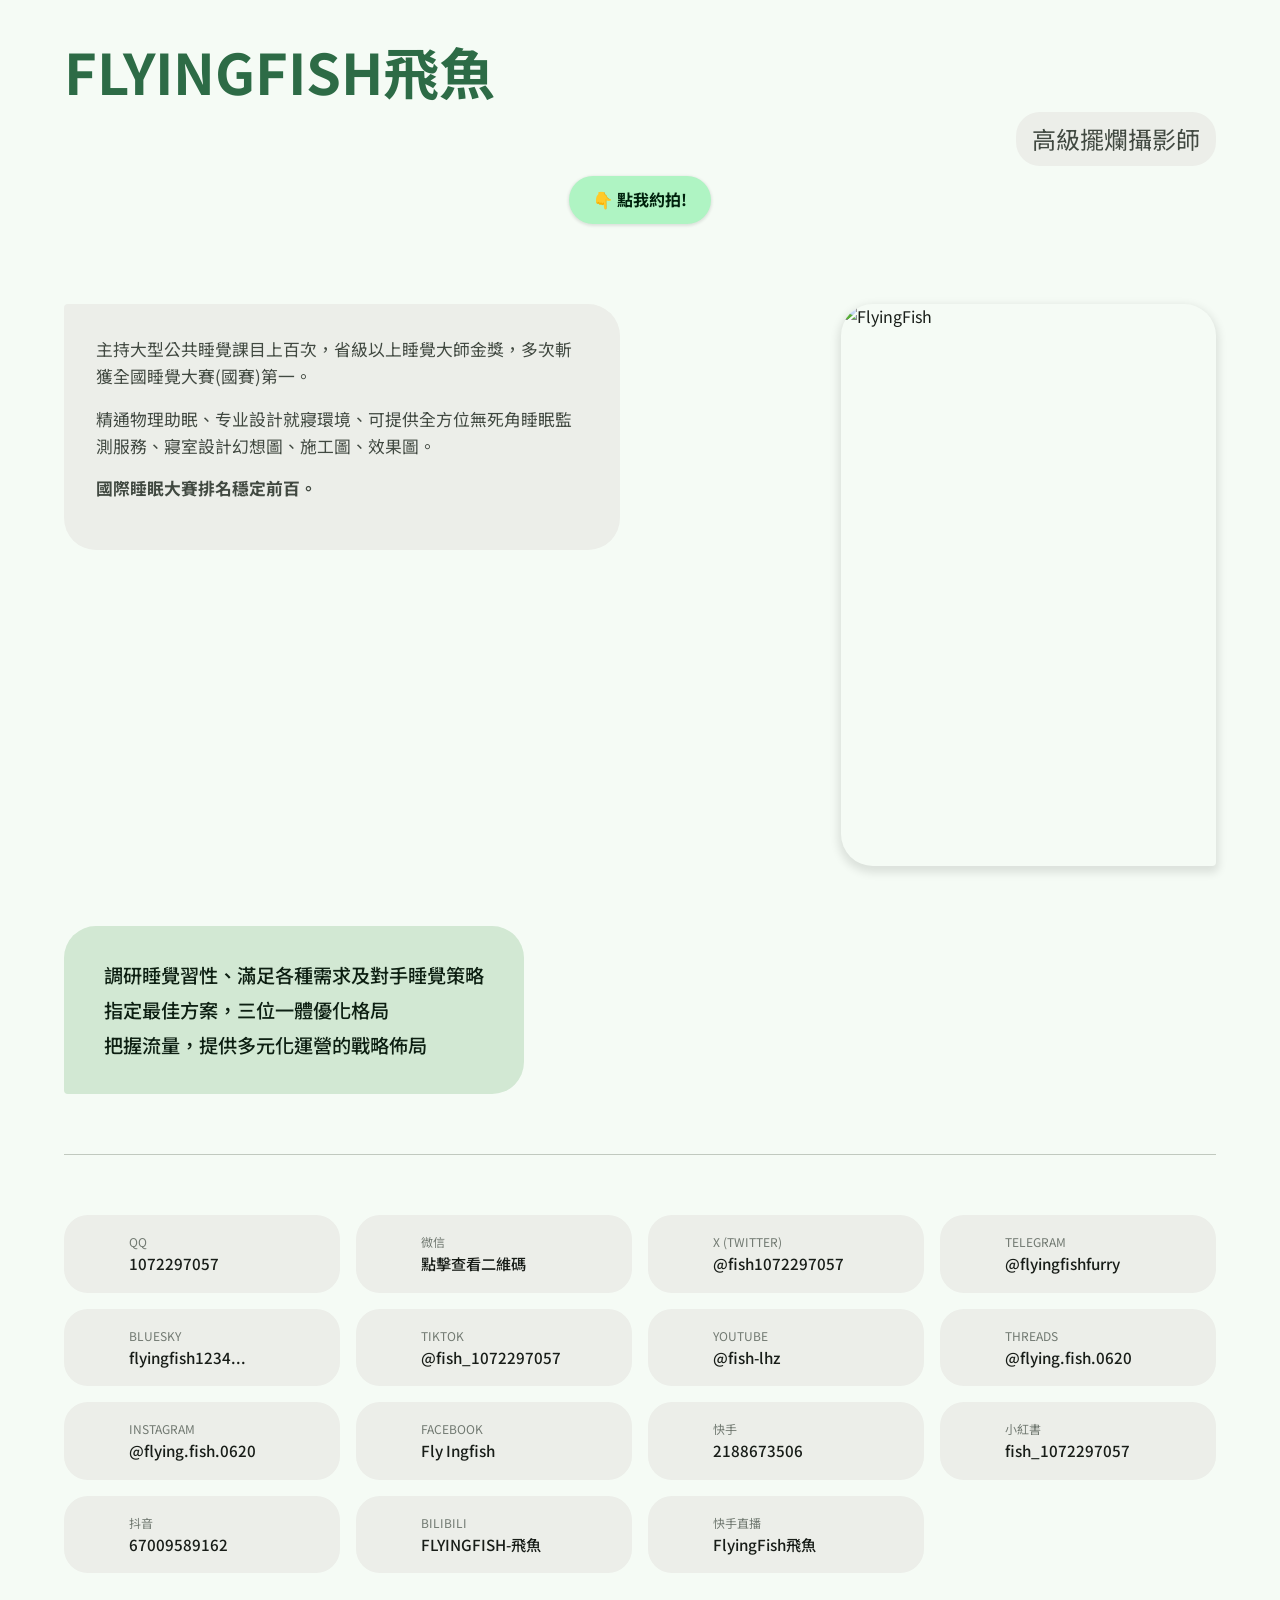
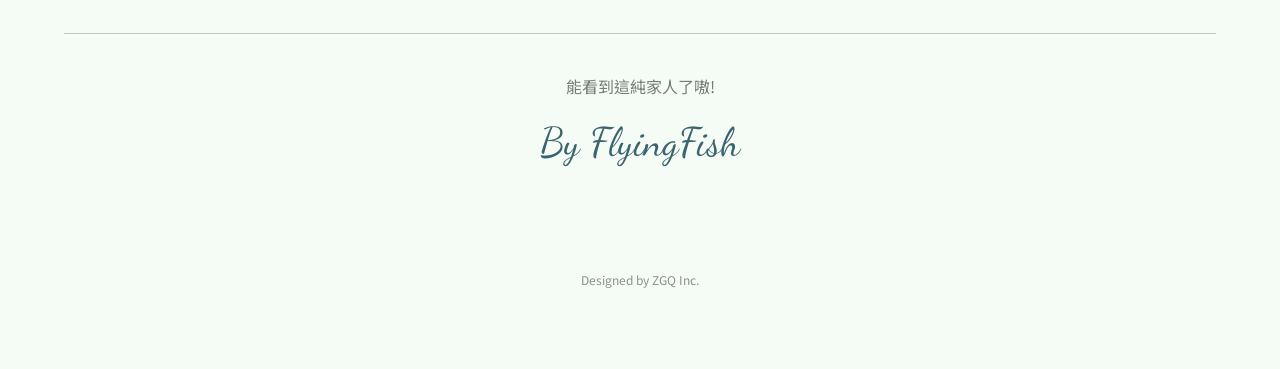
==== commit d225ff88: "add sign" ====
--- a/index.html
+++ b/index.html
@@ -1,5 +1,3 @@
-<!-- Designed by ZGQ Inc. domain.zgqinc.gq -->
-
 <!DOCTYPE html>
 <html lang="zh-TW">
 
@@ -202,6 +200,7 @@
 			box-shadow: var(--md-elevation-1);
 			transition: all 0.3s ease;
 			text-decoration: none;
+			align-self: center;
 		}
 
 		.btn-booking:hover {
@@ -471,6 +470,26 @@
 			color: var(--md-sys-color-tertiary);
 		}
 
+		.designer-credit {
+			margin-top: 96px;
+			font-size: 0.75rem;
+			color: var(--md-sys-color-outline);
+			font-weight: 400;
+			opacity: 0.8;
+		}
+
+		.designer-credit a {
+			color: inherit;
+			text-decoration: none;
+			border-bottom: 1px dotted transparent;
+			transition: all 0.3s ease;
+		}
+
+		.designer-credit a:hover {
+			color: var(--md-sys-color-primary); 
+			border-bottom-color: var(--md-sys-color-primary);
+		}
+
 		@media (max-width: 768px) {
 			h1.display-large {
 				font-size: 2.5rem;
@@ -512,11 +531,11 @@
 			<div class="headline-wrapper">
 				<div class="headline-group">
 					<div class="headline-small" data-i18n="role">高級擺爛攝影師</div>
-					<a href="#contact" class="btn-booking">
-						<span data-i18n="booking">👇 約拍!</span>
-					</a>
 				</div>
 			</div>
+			<a href="#contact" class="btn-booking">
+				<span data-i18n="booking">👇 點我約拍!</span>
+			</a>
 		</header>
 
 		<div class="content-staggered">
@@ -676,6 +695,10 @@
 		<footer>
 			<div class="footer-msg" data-i18n="footerMsg">能看到這純家人了嗷!</div>
 			<div class="signature">By FlyingFish</div>
+
+			<div class="designer-credit">
+				Designed by <a href="https://domain.zgqinc.gq" target="_blank">ZGQ Inc.</a>
+			</div>
 		</footer>
 
 	</div>
@@ -684,7 +707,7 @@
 		const translations = {
 			'zh-CN': {
 				role: "高级摆烂摄影师",
-				booking: "👇 约拍!",
+				booking: "👇 点我约拍!",
 				desc1: "主持大型公共睡觉课目上百次，省级以上睡觉大师金奖，多次斩获全国睡觉大赛(国赛)第一。",
 				desc2: "精通物理助眠、专业设计就寝环境、可提供全方位无死角睡眠监测服务、寝室设计幻想图、施工图、效果图。",
 				desc3: "国际睡眠大赛排名稳定前百。",
@@ -700,7 +723,7 @@
 			},
 			'zh-TW': {
 				role: "高級擺爛攝影師",
-				booking: "👇 約拍!",
+				booking: "👇 點我約拍!",
 				desc1: "主持大型公共睡覺課目上百次，省級以上睡覺大師金獎，多次斬獲全國睡覺大賽(國賽)第一。",
 				desc2: "精通物理助眠、专业設計就寢環境、可提供全方位無死角睡眠監測服務、寢室設計幻想圖、施工圖、效果圖。",
 				desc3: "國際睡眠大賽排名穩定前百。",
@@ -718,7 +741,8 @@
 
 		function applyLanguage() {
 			let userLang = navigator.language || navigator.userLanguage;
-			let targetLang = (userLang.toLowerCase().includes('cn') || userLang.toLowerCase().includes('sg')) ? 'zh-CN' : 'zh-TW';
+			// let targetLang = (userLang.toLowerCase().includes('cn') || userLang.toLowerCase().includes('sg')) ? 'zh-CN' : 'zh-TW';
+			let targetLang = (userLang.toLowerCase().includes('cn') || userLang.toLowerCase().includes('sg')) ? 'zh-TW' : 'zh-TW';
 
 			const texts = translations[targetLang];
 			document.querySelectorAll('[data-i18n]').forEach(el => {
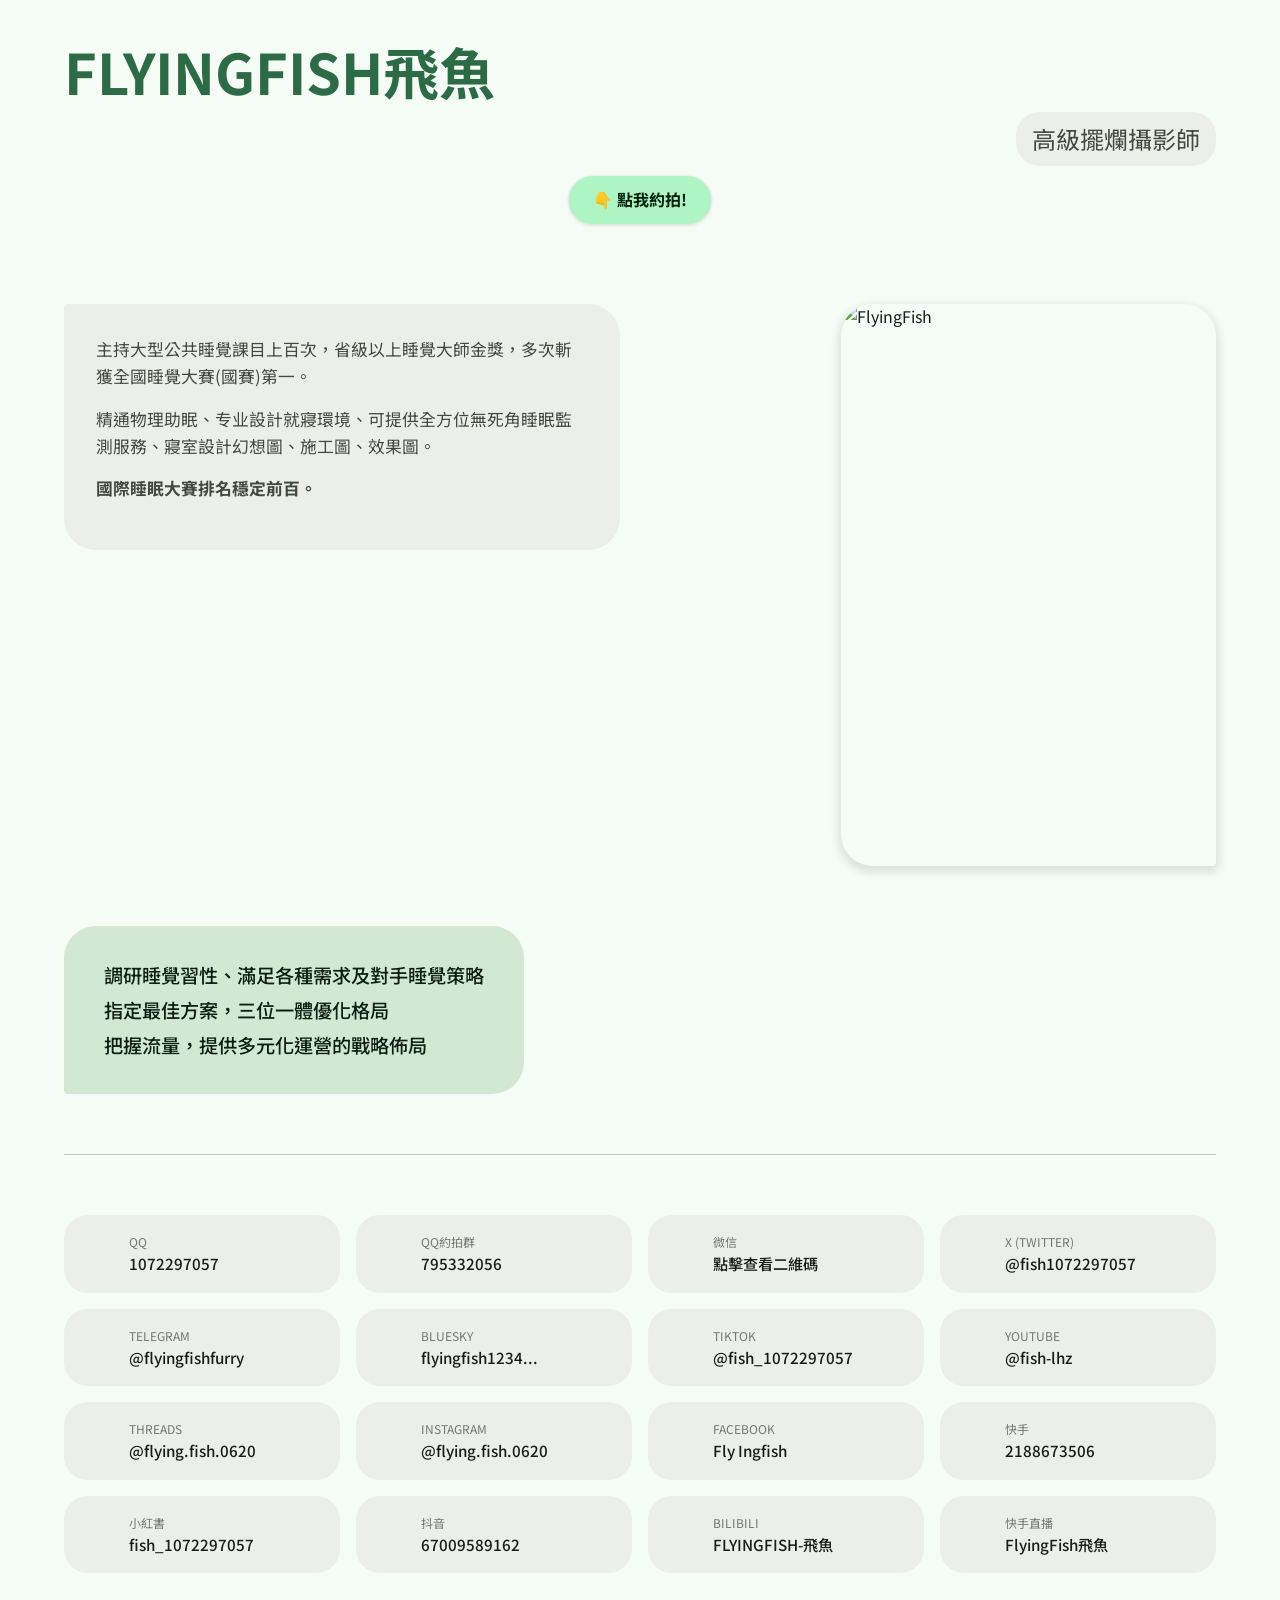
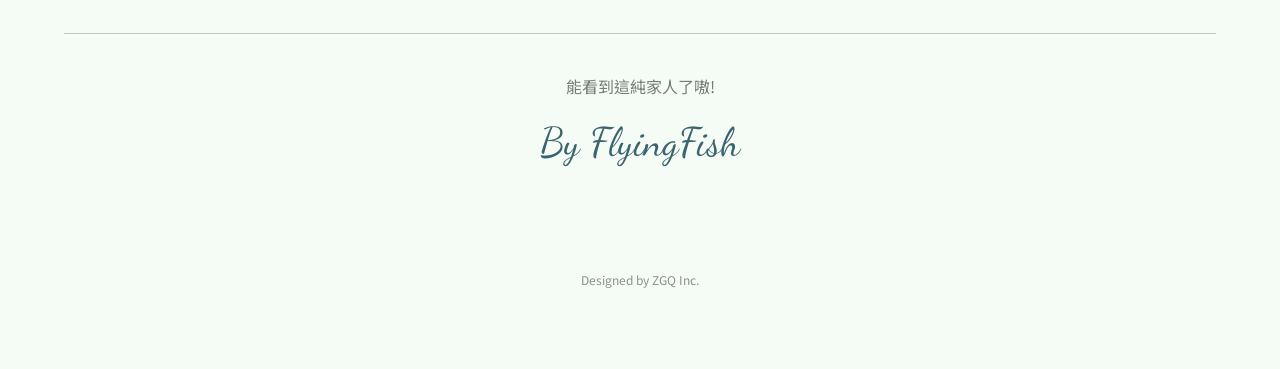
==== commit 1a48fdec: "update" ====
--- a/index.html
+++ b/index.html
@@ -570,6 +570,14 @@
 				</div>
 			</a>
 
+			<a href="https://qm.qq.com/q/tYSu3DeZNe" target="_blank" class="social-card brand-qq">
+				<i class="si si-qq"></i>
+				<div class="social-info">
+					<span class="platform-name" data-i18n="qqgroup">QQ約拍群</span>
+					<span class="user-id">795332056</span>
+				</div>
+			</a>
+
 			<div class="social-card wechat-wrapper brand-wechat" id="wechatBtn">
 				<div class="qr-popup">
 					<img src="img/wechat.png" alt="WeChat QR">
@@ -713,6 +721,7 @@
 				desc3: "国际睡眠大赛排名稳定前百。",
 				slogan: "调研睡觉习性、满足各种需求及对手睡觉策略<br>指定最佳方案，三位一体优化格局<br>把握流量，提供多元化运营的战略布局",
 				scan: "扫码添加",
+				qqgroup: "QQ约拍群",
 				wechat: "微信",
 				clickView: "点击查看二维码",
 				kuaishou: "快手",
@@ -729,6 +738,7 @@
 				desc3: "國際睡眠大賽排名穩定前百。",
 				slogan: "調研睡覺習性、滿足各種需求及對手睡覺策略<br>指定最佳方案，三位一體優化格局<br>把握流量，提供多元化運營的戰略佈局",
 				scan: "掃碼添加",
+				qqgroup: "QQ約拍群",
 				wechat: "微信",
 				clickView: "點擊查看二維碼",
 				kuaishou: "快手",
